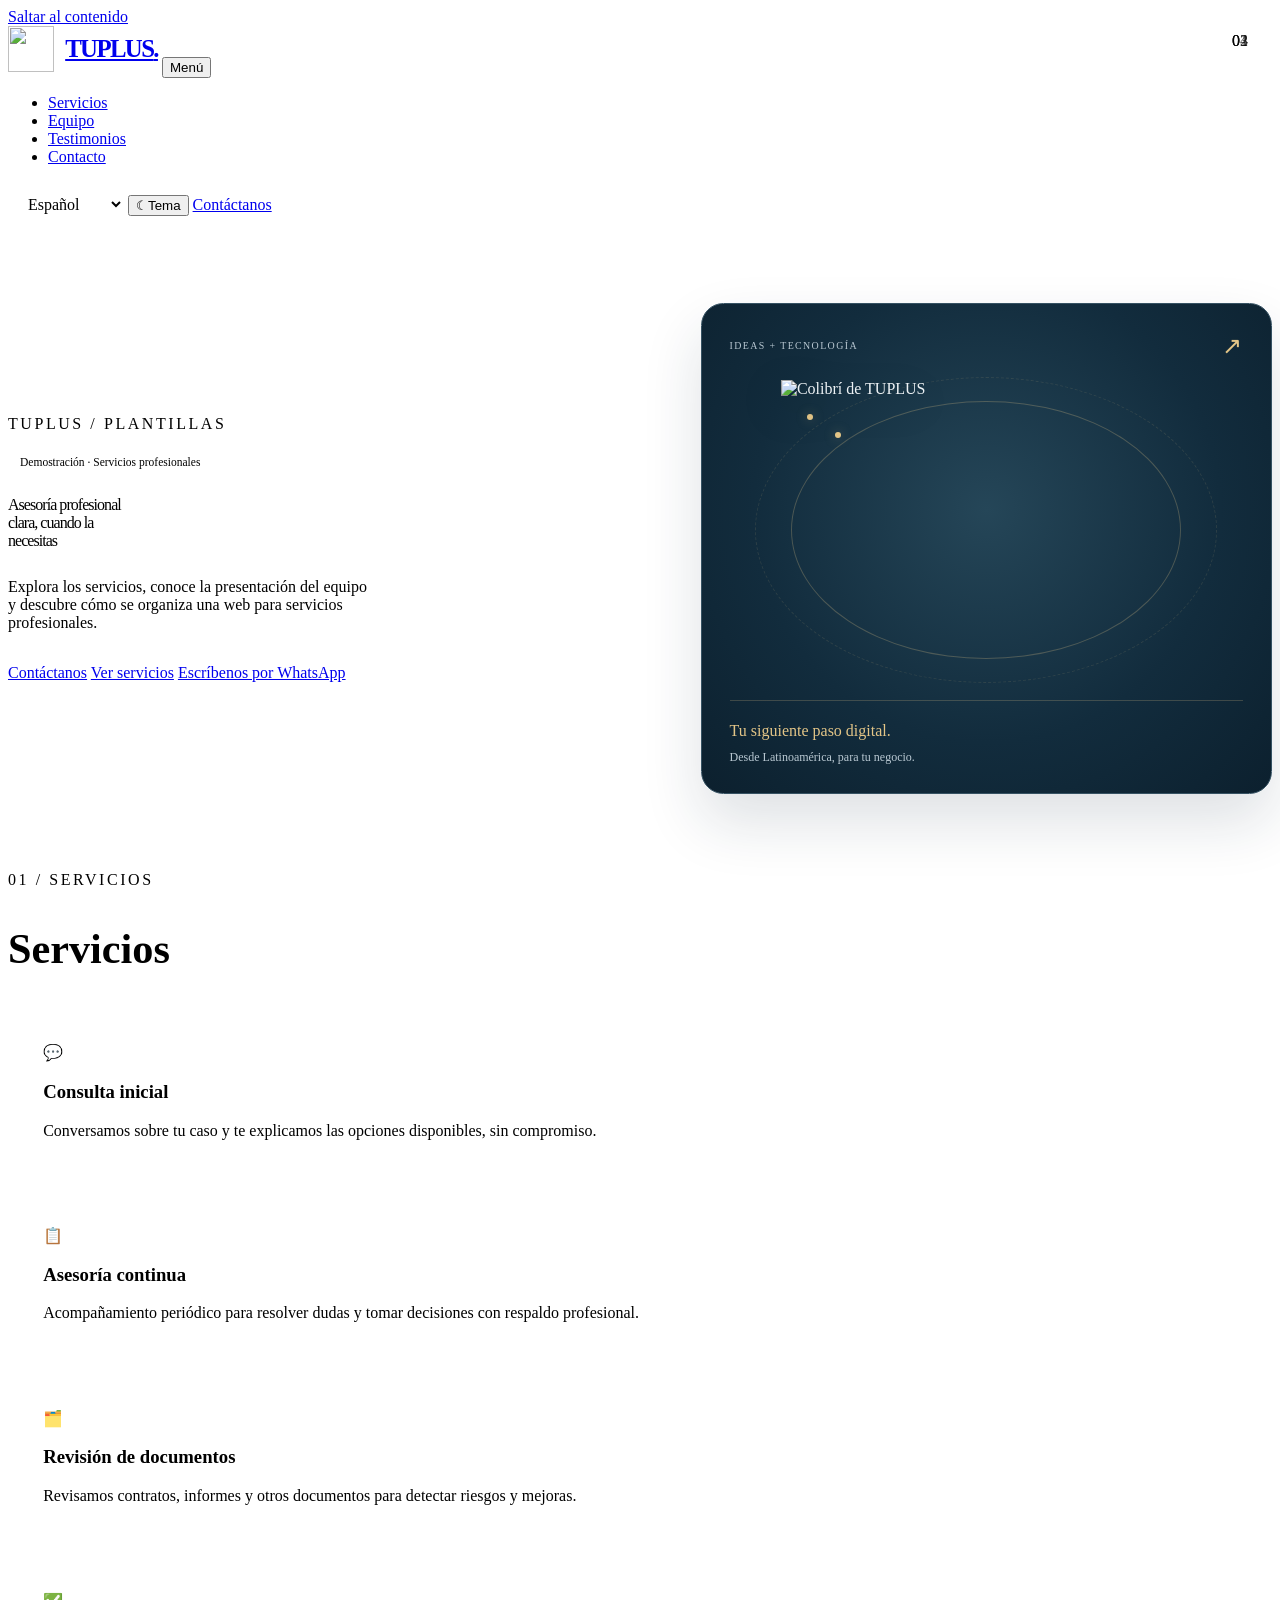
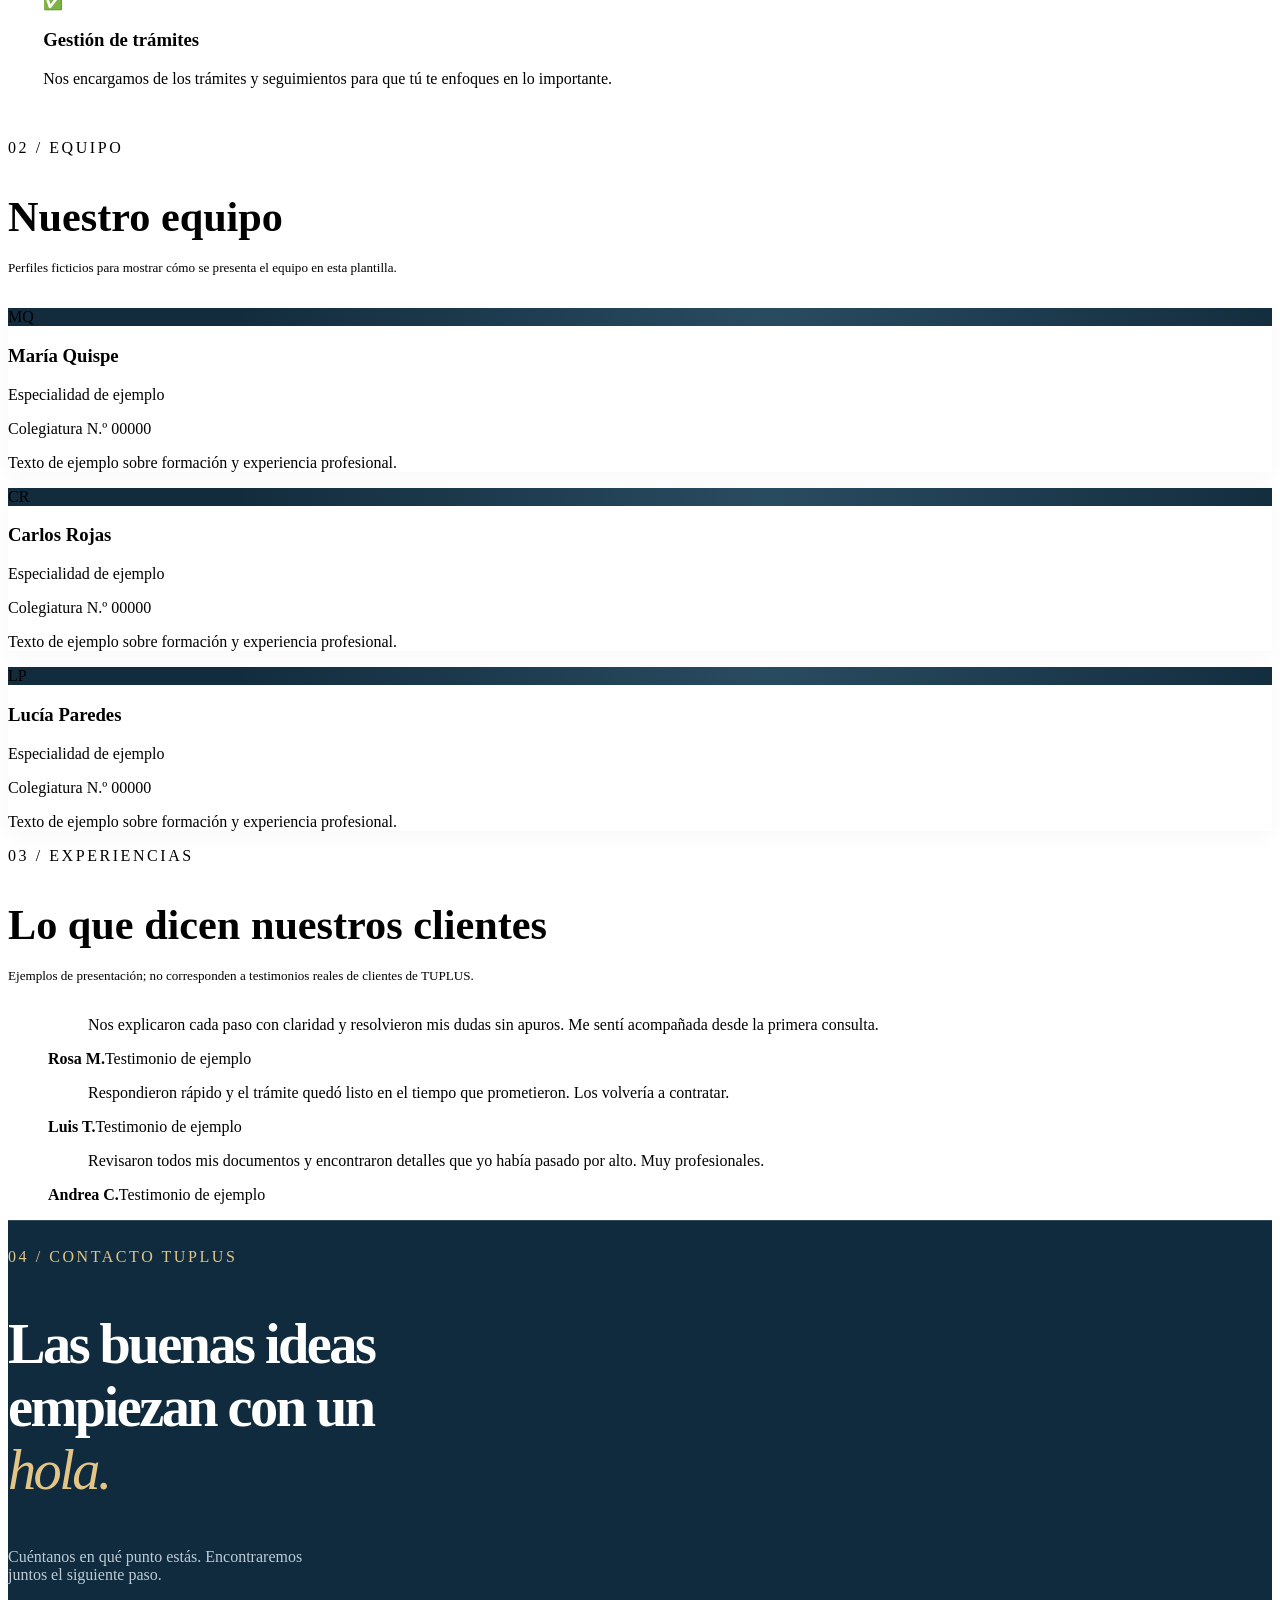
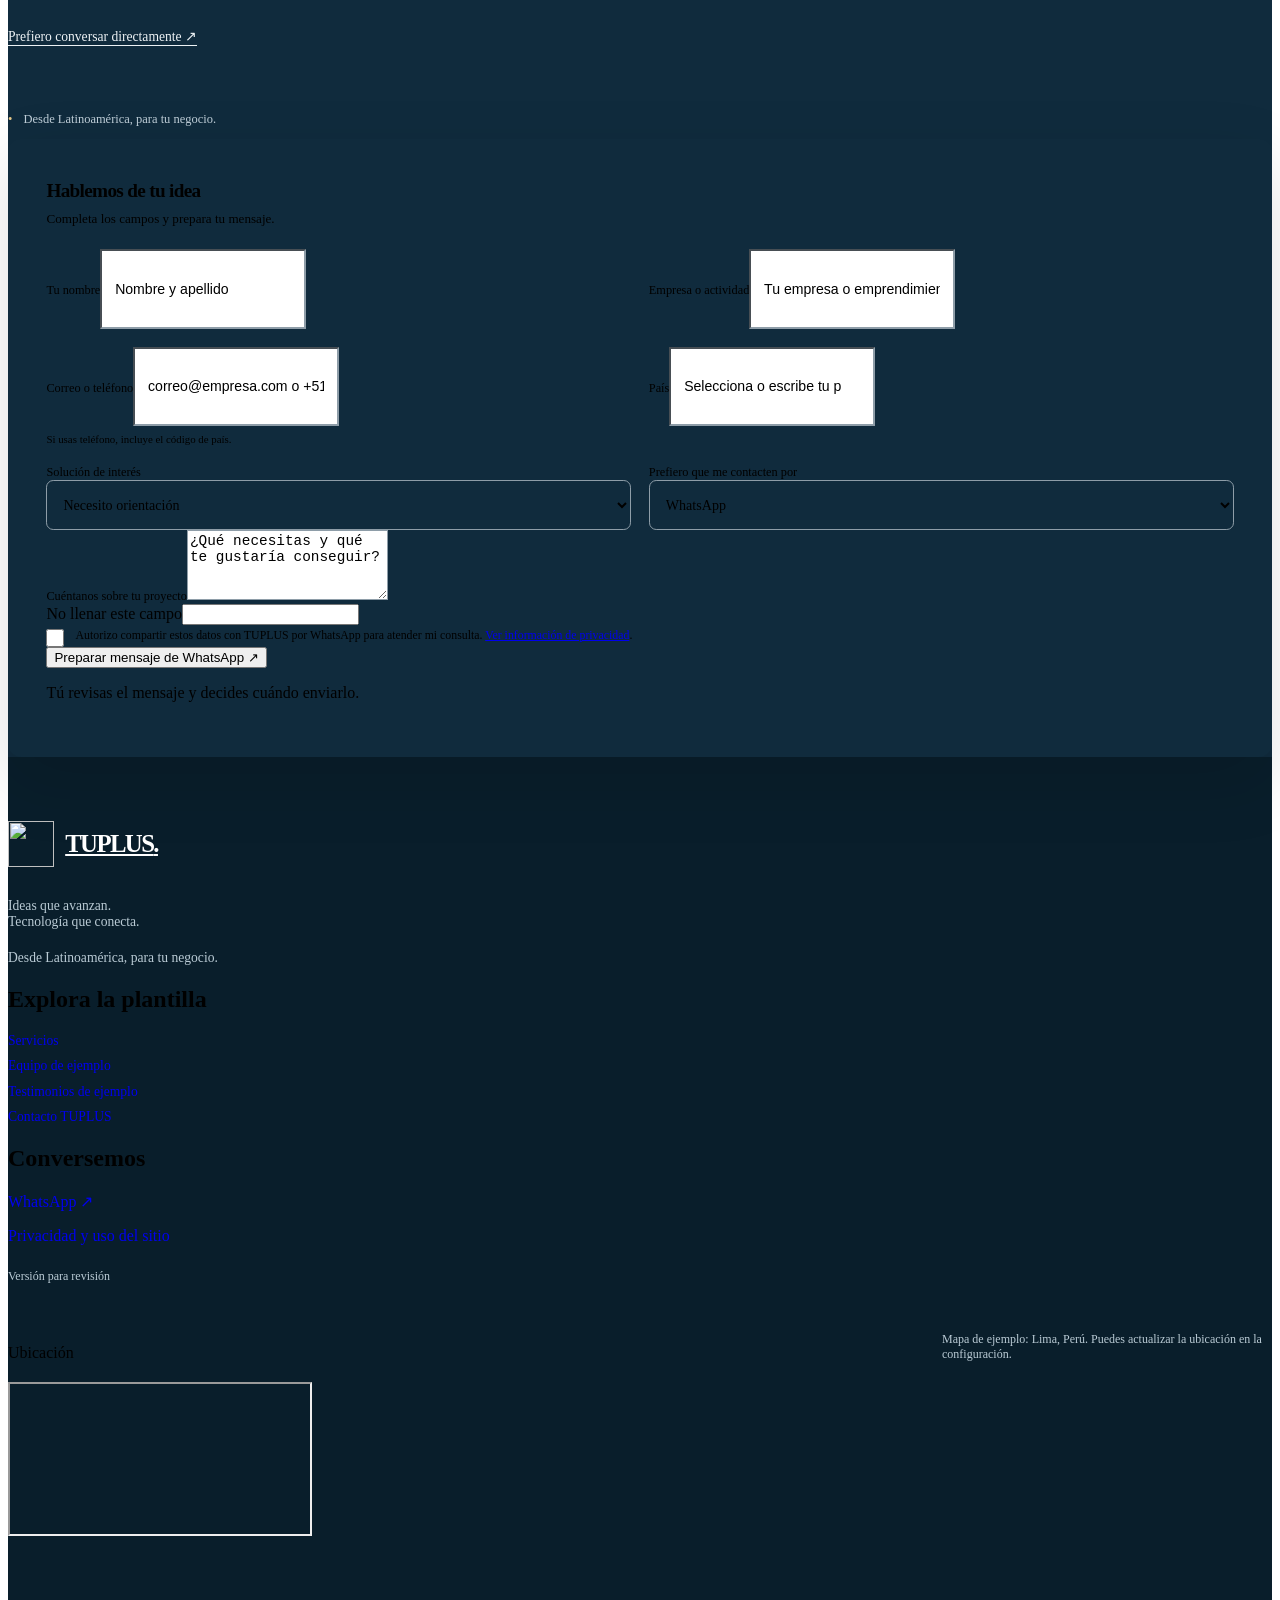
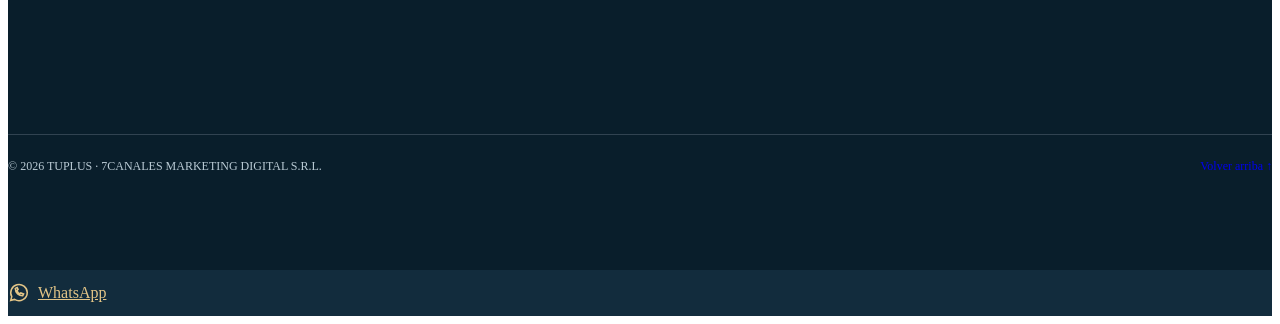
==== tpl-001/index.html @ b3bcb6d1 "refactor: actualizar rutas relativas en privacidad.html y finalizar organizacion" ====
<!DOCTYPE html>
<html lang="es">
<head>
  <meta charset="utf-8">
  <meta name="viewport" content="width=device-width, initial-scale=1, viewport-fit=cover">
  <title>TUPLUS | Plantilla para servicios profesionales</title>
  <meta name="description" content="Plantilla para servicios profesionales">
  <script>try { const t = localStorage.getItem("tpl-tema"); if(t === "dark" || t === "light") document.documentElement.dataset.theme = t; } catch(e) {}</script>
  
  <!-- Icono e imágenes compartidas desde CORE -->
  <link rel="icon" href="../core/assets/colibri.png" type="image/png">
  
  <!-- Hojas de estilo compartidas desde CORE -->
  <link rel="stylesheet" href="../core/CSS/styles.css">
  <link rel="stylesheet" href="../core/CSS/marca.css">
  
  <!-- Hoja de estilo propia de TPL-001 -->
  <link rel="stylesheet" href="CSS/contacto-v3.css">
  
  <!-- Scripts propios de TPL-001 -->
  <script src="JS/data.js" defer></script>
  <script src="JS/main.js" defer></script>
  <script src="JS/contacto.js" defer></script>
  
  <!-- Scripts compartidos desde CORE -->
  <script src="../core/JS/visual.js" defer></script>
  <script src="../core/JS/translations.js" defer></script>
  <script src="../core/JS/i18n.js" defer></script>
</head>
<body>
  <a class="skip-link" href="#contenido">Saltar al contenido</a>

  <!-- ============ HEADER (BL-01) ============ -->
  <header class="site-header">
    <div class="container header-inner">
      <a class="brand" href="#inicio" aria-label="TUPLUS, inicio"><img data-logo src="assets/colibri.png" width="48" height="48" alt=""><span data-site="nombre">TUPLUS</span><span class="brand-dot" aria-hidden="true">.</span></a>

      <button class="nav-toggle" type="button" aria-expanded="false" aria-controls="menu-principal">Menú</button>

      <nav id="menu-principal" class="nav" aria-label="Principal">
        <ul>
          <li><a href="#servicios">Servicios</a></li>
          <li><a href="#equipo">Equipo</a></li>
          <li><a href="#testimonios">Testimonios</a></li>
          <li><a href="#contacto">Contacto</a></li>
        </ul>
      </nav>

      <label class="language-picker" translate="no"><span class="sr-only">Idioma del sitio</span><select id="site-language" aria-label="Idioma del sitio"><option value="es">Español</option><option value="en">English</option><option value="zh">简体中文</option><option value="ru">Русский</option><option value="pt">Português</option><option value="fr">Français</option><option value="ja">日本語</option><option value="de">Deutsch</option></select></label>
      <button class="theme-toggle" type="button" aria-label="Activar tema oscuro" aria-pressed="false" hidden><span class="theme-icon" aria-hidden="true">☾</span><span>Tema</span></button>

      <!-- Botón de contacto siempre visible, también en móvil -->
      <a class="btn btn-primary header-cta" href="#contacto">Contáctanos</a>
    </div>
  </header>

  <main id="contenido" tabindex="-1">

    <!-- ============ HERO (BL-01) ============ -->
    <section id="inicio" class="hero" aria-labelledby="hero-titulo">
      <div class="container hero-inner">
        <div class="hero-copy"><p class="eyebrow">TUPLUS / PLANTILLAS</p>
        <p class="demo-badge">Demostración · Servicios profesionales</p>
        <h1 id="hero-titulo" data-site="titulo">Asesoría profesional clara, cuando la necesitas</h1>
        <p class="hero-texto" data-site="subtitulo">
          Explora los servicios, conoce la presentación del equipo y descubre cómo se organiza una web para servicios profesionales.
        </p>
        <!-- Acciones de la plantilla -->
        <div class="hero-acciones">
          <a class="btn btn-primary" href="#contacto">Contáctanos</a>
          <a class="btn btn-secondary" href="#servicios">Ver servicios</a>
          <a class="btn btn-secondary" href="https://wa.me/51916828870" data-whatsapp target="_blank" rel="noopener">Escríbenos por WhatsApp</a>
        </div>
        </div>
        <figure class="brand-scene">
          <div class="scene-top"><span>IDEAS + TECNOLOGÍA</span><span aria-hidden="true">↗</span></div>
          <div class="logo-orbit"><span class="orbit-ring" aria-hidden="true"></span><span class="orbit-ring orbit-ring-two" aria-hidden="true"></span><img data-logo src="assets/colibri.png" width="320" height="320" alt="Colibrí de TUPLUS"></div>
          <figcaption><span class="scene-caption" data-site="lema">Tu siguiente paso digital.</span><span class="scene-subtitle" data-site="region">Desde Latinoamérica, para tu negocio.</span></figcaption>
        </figure>
      </div>
    </section>

    <!-- ============ SERVICIOS (BL-02) ============ -->
    <section id="servicios" class="section" aria-labelledby="servicios-titulo">
      <div class="container">
        <div class="section-heading"><div><p class="eyebrow">01 / SERVICIOS</p><h2 id="servicios-titulo">Servicios</h2></div></div>
        <div id="lista-servicios" class="grid"></div>
      </div>
    </section>

    <!-- ============ EQUIPO (BL-03) ============ -->
    <section id="equipo" class="section section-alt" aria-labelledby="equipo-titulo">
      <div class="container">
        <div class="section-heading"><div><p class="eyebrow">02 / EQUIPO</p><h2 id="equipo-titulo">Nuestro equipo</h2></div></div>
        <p class="demo-note">Perfiles ficticios para mostrar cómo se presenta el equipo en esta plantilla.</p>
        <div id="lista-equipo" class="grid"></div>
      </div>
    </section>

    <!-- ============ TESTIMONIOS (BL-04) ============ -->
    <section id="testimonios" class="section" aria-labelledby="testimonios-titulo">
      <div class="container">
        <div class="section-heading"><div><p class="eyebrow">03 / EXPERIENCIAS</p><h2 id="testimonios-titulo">Lo que dicen nuestros clientes</h2></div></div>
        <p class="demo-note">Ejemplos de presentación; no corresponden a testimonios reales de clientes de TUPLUS.</p>
        <div id="lista-testimonios" class="grid"></div>
      </div>
    </section>

    <!-- ============ CONTACTO (BL-05) ============ -->
    <section id="contacto" class="section section-alt" aria-labelledby="contacto-titulo">
      <div class="container contact-layout">
        <div class="contact-copy"><p class="eyebrow">04 / CONTACTO TUPLUS</p><h2 id="contacto-titulo"><span>Las buenas ideas empiezan con un</span> <em>hola.</em></h2>
        <p>Cuéntanos en qué punto estás. Encontraremos juntos el siguiente paso.</p>
        <a class="contact-direct" data-whatsapp href="https://wa.me/51916828870" target="_blank" rel="noopener noreferrer">Prefiero conversar directamente ↗</a>
        <p class="contact-region" data-site="region">Desde Latinoamérica, para tu negocio.</p></div>

        <form id="form-contacto" class="form" novalidate>
          <div class="form-heading"><h3>Hablemos de tu idea</h3><p>Completa los campos y prepara tu mensaje.</p></div>
          <div class="field-grid">
            <div class="campo"><label for="campo-nombre">Tu nombre</label><input id="campo-nombre" name="nombre" autocomplete="name" maxlength="80" placeholder="Nombre y apellido" required aria-describedby="error-nombre"><p id="error-nombre" class="error-campo" hidden></p></div>
            <div class="campo"><label for="campo-empresa">Empresa o actividad</label><input id="campo-empresa" name="empresa" autocomplete="organization" maxlength="100" placeholder="Tu empresa o emprendimiento" required aria-describedby="error-empresa"><p id="error-empresa" class="error-campo" hidden></p></div>
            <div class="campo"><label for="campo-contacto">Correo o teléfono</label><input id="campo-contacto" name="contacto" maxlength="120" placeholder="correo@empresa.com o +51…" required aria-describedby="contact-hint error-contacto"><small id="contact-hint">Si usas teléfono, incluye el código de país.</small><p id="error-contacto" class="error-campo" hidden></p></div>
            <div class="campo"><label for="campo-pais">País</label><input id="campo-pais" name="pais" list="paises" autocomplete="country-name" maxlength="60" placeholder="Selecciona o escribe tu país" required aria-describedby="error-pais"><datalist id="paises"></datalist><p id="error-pais" class="error-campo" hidden></p></div>
            <div class="campo"><label for="campo-servicio">Solución de interés</label><select id="campo-servicio" name="servicio"><option value="orientacion">Necesito orientación</option><option value="plantilla">Plantilla para servicios profesionales</option><option value="web">Diseño web</option><option value="commerce">Tiendas virtuales</option><option value="automation">Automatización</option><option value="systems">Sistemas a medida</option><option value="data">Datos y seguridad</option></select></div>
            <div class="campo"><label for="campo-preferencia">Prefiero que me contacten por</label><select id="campo-preferencia" name="preferencia"><option value="whatsapp">WhatsApp</option><option value="correo">Correo electrónico</option><option value="llamada">Llamada</option></select></div>
          </div>
          <div class="campo"><label for="campo-mensaje">Cuéntanos sobre tu proyecto</label><textarea id="campo-mensaje" name="mensaje" rows="4" maxlength="1000" placeholder="¿Qué necesitas y qué te gustaría conseguir?" required aria-describedby="error-mensaje"></textarea><p id="error-mensaje" class="error-campo" hidden></p></div>
          <div class="campo-trampa" aria-hidden="true"><label for="campo-web">No llenar este campo</label><input id="campo-web" name="_gotcha" tabindex="-1" autocomplete="off"></div>
          <label class="consent"><input id="campo-consentimiento" name="consentimiento" type="checkbox" required aria-describedby="error-consentimiento"><span><span>Autorizo compartir estos datos con TUPLUS por WhatsApp para atender mi consulta.</span> <a href="privacidad.html">Ver información de privacidad</a>.</span></label>
          <p id="error-consentimiento" class="error-campo" hidden></p>
          <button class="btn btn-primary" type="submit">Preparar mensaje de WhatsApp ↗</button>
          <p class="form-privacidad">Tú revisas el mensaje y decides cuándo enviarlo.</p>
          <div id="form-estado" class="form-estado" role="status" aria-live="polite" hidden></div>
        </form>
      </div>
    </section>

  </main>

  <!-- ============ FOOTER (BL-07) ============ -->
  <footer class="site-footer">
    <div class="container footer-grid">
      <div class="footer-about">
        <a class="brand" href="#inicio" aria-label="TUPLUS, volver al inicio"><img data-logo src="assets/colibri.png" width="48" height="48" alt=""><span data-site="nombre">TUPLUS</span><span class="brand-dot" aria-hidden="true">.</span></a>
        <p>Ideas que avanzan.<br>Tecnología que conecta.</p>
        <p class="footer-region" data-site="region">Desde Latinoamérica, para tu negocio.</p>
      </div>
      <div><h2 class="footer-titulo">Explora la plantilla</h2><ul class="footer-links"><li><a href="#servicios">Servicios</a></li><li><a href="#equipo">Equipo de ejemplo</a></li><li><a href="#testimonios">Testimonios de ejemplo</a></li><li><a href="#contacto">Contacto TUPLUS</a></li></ul></div>
      <div><h2 class="footer-titulo">Conversemos</h2><p><a data-whatsapp href="https://wa.me/51916828870" target="_blank" rel="noopener noreferrer">WhatsApp ↗</a></p><p><a href="privacidad.html">Privacidad y uso del sitio</a></p><p class="footer-note">Versión para revisión</p><p data-optional="correo" hidden><a data-correo data-site="correo"></a></p><p data-optional="direccion" hidden data-site="direccion"></p><p data-optional="horario" hidden data-site="horario"></p><p id="ruta" hidden><a id="enlace-ruta" href="#" target="_blank" rel="noopener noreferrer">Cómo llegar ↗</a></p></div>
      <div id="bloque-redes" hidden><h2 class="footer-titulo">Síguenos</h2><ul class="redes"><li><a href="#" data-red="facebook">Facebook ↗</a></li><li><a href="#" data-red="instagram">Instagram ↗</a></li><li><a href="#" data-red="linkedin">LinkedIn ↗</a></li><li><a href="#" data-red="tiktok">TikTok ↗</a></li></ul></div>
    </div>
    <section class="container location-block" aria-labelledby="ubicacion-titulo"><div class="location-heading"><h2 id="ubicacion-titulo">Ubicación</h2><p>Mapa de ejemplo: Lima, Perú. Puedes actualizar la ubicación en la configuración.</p></div><div id="contenedor-mapa" class="mapa" hidden></div></section>
    <div class="container footer-bottom"><p>© <span id="anio"></span> <span data-site="nombre">TUPLUS</span> · <span data-site="empresa">7CANALES MARKETING DIGITAL S.R.L.</span></p><a href="#inicio">Volver arriba ↑</a></div>
  </footer>

  <!-- ============ BOTÓN FLOTANTE DE WHATSAPP (BL-06) ============ -->
  <a class="wa-float" href="https://wa.me/51916828870" data-whatsapp target="_blank" rel="noopener" aria-label="Escribir a TUPLUS por WhatsApp"><svg viewBox="0 0 24 24" fill="none" stroke="currentColor" stroke-width="1.7" aria-hidden="true"><path d="M21 11.5A9 9 0 0 1 7.2 19L3 20l1.1-4A9 9 0 1 1 21 11.5Z"/><path d="M8 7c0 5 4 8 8 8l1-2-3-1-1 1c-2-1-3-2-3-4l1-1-1-2Z"/></svg><span>WhatsApp</span></a>
</body>
</html>
---- core/CSS/styles.css ----
/* Compatibilidad. Edita los estilos en CSS/styles.css. */
@import url("CSS/styles.css");
---- core/CSS/marca.css ----
/* Acabado TUPLUS. Mantiene los colores y preferencias del sistema visual base. */
.brand { display: inline-flex; align-items: center; gap: .35rem; flex-shrink: 0; font-size: 1.55rem; font-weight: 850; letter-spacing: -.065em; }
.brand img { width: 46px; height: 46px; object-fit: contain; margin-right: .35rem; }
.brand-dot { color: var(--color-acento); margin-left: -.35rem; }
.header-inner { min-height: 5.5rem; }
.eyebrow { margin: 0 0 1rem; color: var(--color-texto-suave); font: 650 .68rem/1.6 var(--fuente); letter-spacing: .16em; text-transform: uppercase; }
.hero { padding-block: clamp(3rem, 6vw, 6rem); }
.hero-inner { display: grid; grid-template-columns: 1.1fr 1fr; gap: clamp(2rem, 5vw, 5rem); align-items: center; max-width: var(--ancho-max); text-align: left; }
.hero h1 { max-width: 15ch; margin: 1.4rem 0 1.7rem; font: 650 clamp(2.45rem, 4.4vw, 4.3rem)/1.08 var(--fuente); letter-spacing: -.06em; }
.hero h1::before { display: none; }
.hero-texto { margin: 0; max-width: 46ch; font-size: 1rem; }
.hero-acciones { justify-content: flex-start; margin-top: 2rem; }
.hero-acciones [data-whatsapp] { justify-content: flex-start; }
.demo-badge { display: inline-flex; padding: .4rem .75rem; margin: 0; border: 1px solid var(--color-borde); border-radius: 999px; color: var(--color-texto-suave); font-size: .72rem; background: var(--color-fondo); }
.brand-scene { position: relative; margin: 0; overflow: hidden; border-radius: 1.4rem; background: radial-gradient(ellipse at 50% 42%, #254658 0%, #122c3d 58%, #0c202e 100%); color: #edf2f5; border: 1px solid #365263; padding: 1.75rem; box-shadow: 0 28px 60px rgb(18 44 61 / 14%); }
.scene-top { display: flex; justify-content: space-between; align-items: center; font-size: .62rem; letter-spacing: .14em; color: #b9c8d2; }
.scene-top span:last-child { color: #e3c587; font-size: 1.5rem; }
.logo-orbit { position: relative; display: grid; place-items: center; min-height: 340px; isolation: isolate; }
.logo-orbit img { width: 80%; height: auto; max-height: 300px; object-fit: contain; filter: drop-shadow(0 12px 20px rgb(0 0 0 / 20%)); }
.orbit-ring { position: absolute; inset: 12%; border: 1px solid rgb(227 197 135 / 26%); border-radius: 50%; z-index: -1; }
.orbit-ring::after { content: ''; position: absolute; left: 11%; top: 12%; width: 6px; height: 6px; border-radius: 50%; background: #e3c587; box-shadow: 0 0 12px rgb(227 197 135 / 35%); }
.orbit-ring-two { inset: 5%; border-style: dashed; border-color: rgb(227 197 135 / 12%); }
.brand-scene figcaption { padding-top: 1.35rem; border-top: 1px solid rgb(227 197 135 / 22%); }
.scene-caption { display: block; font: 400 clamp(1.4rem, 2.4vw, 2rem)/1.25 var(--fuente-titulos); color: #e3c587; }
.scene-subtitle { display: block; margin-top: .6rem; color: #b9c8d2; font-size: .75rem; }
.section-heading .eyebrow { margin-bottom: .85rem; }
.section-heading h2 { font-size: clamp(2rem, 3.3vw, 3rem); }
.demo-note { color: var(--color-texto-suave); font-size: .82rem; margin: -1rem 0 2rem; max-width: 74ch; }
#lista-servicios { counter-reset: service; }
#lista-servicios .card { counter-increment: service; overflow: hidden; padding: 2.2rem; border-radius: 1rem; }
#lista-servicios .card::before { content: counter(service, decimal-leading-zero); position: absolute; top: 2rem; right: 2rem; font: 400 1.5rem var(--fuente-titulos); color: var(--color-texto-suave); opacity: .65; }
#lista-servicios .card-icono { border-radius: 50%; background: var(--color-fondo-alt); width: 3.5rem; height: 3.5rem; }
.card-equipo { box-shadow: 0 6px 22px rgb(18 44 61 / 3%); }
.foto-iniciales { background: radial-gradient(circle at 60% 15%, #294b60, #122c3d 70%); }
.card-testimonio { border: 1px solid var(--color-borde); border-top: 3px solid var(--color-acento); }

/* Contacto: panel de marca y formulario legible en ambos temas. */
#contacto { background: #102b3d; position: relative; border-top: 1px solid #314b5d; }
.contact-layout { gap: clamp(2rem, 6vw, 6rem); grid-template-columns: 1fr 1.15fr; align-items: center; }
.contact-copy { align-self: start; padding-top: 1.7rem; }
.contact-copy .eyebrow { color: #e3c587; }
.contact-copy h2 { color: #ffffff; max-width: 12ch; font-size: clamp(2.5rem, 4.5vw, 4.2rem); line-height: 1.12; }
.contact-copy h2::before { display: none; }
.contact-copy p { color: #bdccd6; font-size: 1rem; max-width: 39ch; }
.contact-direct { display: flex; align-items: center; justify-content: space-between; gap: 1rem; border: 1px solid #426071; border-radius: .8rem; padding: 1.3rem; margin: 2rem 0 1.25rem; max-width: 25rem; background: #18394d; color: #cbd7df; text-decoration: none; font-size: .82rem; transition: border-color .25s, transform .25s; }
.contact-direct strong { display: block; color: #e3c587; font-size: clamp(1.15rem, 2vw, 1.55rem); font-weight: 650; margin-top: .2rem; }
.contact-direct > span:last-child { color: #e3c587; font-size: 1.65rem; }
.contact-direct:hover { border-color: #e3c587; }
.contact-direct:focus-visible { outline-color: #e3c587; }
.contact-copy .contact-region { font-size: .78rem; }
.form { padding: clamp(1.4rem, 3vw, 2.8rem); border: 1px solid var(--color-borde); box-shadow: 0 24px 70px rgb(0 0 0 / 12%); gap: 1.35rem; border-radius: 1.25rem; }
.form-heading { border-bottom: 1px solid var(--color-borde); padding-bottom: 1.15rem; margin-bottom: .25rem; }
.form-heading h3 { margin: 0 0 .4rem; font-size: 1.2rem; line-height: 1.4; letter-spacing: -.035em; }
.form-heading p { font-size: .82rem; color: var(--color-texto-suave); margin: 0; }
.campo input, .campo textarea { border-color: #8e9da8; }
[data-theme='dark'] .campo input, [data-theme='dark'] .campo textarea { border-color: #6b8291; }
.campo input:hover, .campo textarea:hover { border-color: var(--color-primario); }
.campo [aria-invalid='true'] { border-color: var(--color-error); }
.consent { display: flex; align-items: flex-start; gap: .7rem; color: var(--color-texto-suave); font-size: .77rem; line-height: 1.7; cursor: pointer; }
.consent input { appearance: auto; flex: 0 0 18px; width: 18px; height: 18px; margin: .25rem 0 0; accent-color: var(--color-boton); }
.prepared-link { display: block; margin-top: .6rem; padding-block: .5rem; font-size: .9rem; }
.form-estado { font-size: .88rem; }
.site-footer { padding-block: 4rem 6rem; background: #091e2b; }
.footer-grid { grid-template-columns: 1.3fr 1fr 1fr; gap: 2.5rem; }
.footer-about .brand { margin-bottom: 1.1rem; }
.site-footer .brand { color: #ffffff; }
.footer-about p { color: #bacbd5; font-size: .85rem; }
.footer-region { padding-top: .4rem; }
.footer-links { list-style: none; padding: 0; margin: 0; font-size: .85rem; }
.footer-links li { margin-bottom: .6rem; }
.site-footer a:not(.brand) { text-decoration: none; }
.site-footer a:not(.brand):hover { text-decoration: underline; color: #e3c587; }
.footer-bottom { display: flex; justify-content: space-between; gap: 1.5rem; flex-wrap: wrap; margin-top: 3rem; padding-top: 1.5rem; border-top: 1px solid #314351; font-size: .75rem; color: #bacbd5; }
.footer-bottom p { margin: 0; max-width: none; }
.wa-float { display: flex; align-items: center; gap: .5rem; min-height: 46px; background: #122c3d; color: #e3c587; border-color: #c8a354; }
.wa-float svg { width: 22px; height: 22px; }
@media (prefers-reduced-motion: no-preference) {
  .logo-orbit img { animation: logo-drift 7s ease-in-out infinite; }
  .orbit-ring { animation: orbit-turn 36s linear infinite; }
  .orbit-ring-two { animation-direction: reverse; animation-duration: 52s; }
  .brand-scene { animation: scene-enter .8s .15s both; }
  @keyframes logo-drift { 0%, 100% { transform: translateY(0); } 50% { transform: translateY(-9px); } }
  @keyframes orbit-turn { to { transform: rotate(360deg); } }
  @keyframes scene-enter { from { opacity: 0; transform: translateY(18px); } to { opacity: 1; transform: none; } }
}
@media (max-width: 63.99em) {
  .hero-inner { gap: 2rem; }
  .hero h1 { font-size: clamp(2.35rem, 5vw, 3.5rem); }
  .brand-scene { padding: 1.3rem; }
  .logo-orbit { min-height: 265px; }
  .contact-layout { grid-template-columns: 1fr 1.2fr; gap: 2rem; }
}
@media (max-width: 47.99em) {
  :root { --alto-header: 7rem; }
  .header-inner { min-height: 7rem; }
  .brand { flex-basis: 100%; justify-content: flex-start; font-size: 1.25rem; padding: 0; }
  .brand img { width: 34px; height: 34px; }
  .hero { padding-block: 2.5rem 3rem; }
  .hero-inner { grid-template-columns: 1fr; gap: 2rem; }
  .hero h1 { max-width: 18ch; font-size: clamp(2.3rem, 8vw, 3.4rem); }
  .hero-acciones [data-whatsapp] { justify-content: center; }
  .brand-scene { max-width: 31rem; width: 100%; margin-inline: auto; }
  .logo-orbit { min-height: 220px; }
  .logo-orbit img { max-height: 215px; }
  .scene-caption { font-size: 1.65rem; }
  .contact-layout { grid-template-columns: 1fr; gap: 2rem; }
  .contact-copy { padding-top: 0; }
  .contact-copy h2 { max-width: 14ch; }
  .contact-direct { max-width: none; }
  .footer-grid { grid-template-columns: 1fr; gap: 2rem; }
  #lista-servicios .card { padding: 1.7rem; }
}
@media print {
  .logo-orbit img, .orbit-ring, .brand-scene { animation: none !important; }
  .contact-copy h2, .contact-copy p { color: #182e40; }
  #contacto { background: white; }
}
---- tpl-001/CSS/contacto-v3.css ----
.sr-only { position:absolute; width:1px; height:1px; padding:0; margin:-1px; overflow:hidden; clip-path:inset(50%); white-space:nowrap; border:0; }
.language-picker { flex-shrink:0; }
.language-picker select { max-width:8rem; min-height:44px; padding:.65rem 1rem; font:500 .8rem var(--fuente); color:var(--color-texto); background:var(--color-fondo); border:1px solid var(--color-borde); border-radius:999px; cursor:pointer; }
.header-inner { gap:1rem; }
.nav ul { gap:1rem; }
.contact-layout { align-items:start; grid-template-columns:1fr 1.15fr; gap:clamp(2rem,5vw,5rem); }
.contact-copy h2 { font-family:var(--fuente); font-weight:650; font-size:clamp(2.5rem,4.4vw,4rem); letter-spacing:-.045em; max-width:14ch; }
.contact-copy h2 em { font-family:Georgia,serif; color:#e3c587; font-weight:400; }
.contact-copy .contact-direct { display:inline-block; margin:1.2rem 0 2.5rem; padding:.5rem 0; border:0; border-radius:0; background:none; color:#edf2f5; text-decoration:underline; text-underline-offset:.3em; font-size:.85rem; }
.contact-copy .contact-region { margin-top:1.2rem; }
.contact-copy .contact-region::before { content:'•'; color:#e3c587; padding-right:.7rem; }
.form { opacity:1 !important; translate:none !important; padding:clamp(1.4rem,3vw,2.5rem); border-radius:.85rem; }
.field-grid { display:grid; grid-template-columns:repeat(2,minmax(0,1fr)); gap:1.1rem; }
.campo { min-width:0; }
.campo select { width:100%; min-height:50px; padding:.8rem .75rem; border:1px solid #8e9da8; border-radius:.45rem; color:var(--color-texto); background:var(--color-fondo-alt); font:inherit; font-size:.88rem; }
.campo input { min-height:50px; font-size:.88rem; padding:.8rem .8rem; }
.campo textarea { font-size:.9rem; }
.campo input::placeholder, .campo textarea::placeholder { color:var(--color-texto-suave); opacity:1; }
.campo small { display:block; margin-top:.4rem; font-size:.68rem; color:var(--color-texto-suave); }
.campo label { font-size:.77rem; }
.consent { font-size:.74rem; }
.consent span { min-width:0; }
.form-estado p { margin:.5rem 0; }
.form-estado .prepared-link { color:var(--color-boton-texto); }
.location-block { margin-top:3rem; }
.location-heading { display:flex; justify-content:space-between; align-items:end; gap:1.5rem; }
.location-heading h2 { font:600 1.2rem var(--fuente); letter-spacing:0; margin:0; }
.location-heading p { font-size:.75rem; color:#bacbd5; margin:0; max-width:55ch; }
.location-block .mapa { margin-top:1.25rem; height:19rem; }
.footer-note { color:#bacbd5; font-size:.75rem; margin-top:1.5rem; }
.privacy-content { max-width:60rem; padding-block:4rem; }
.privacy-content h1 { font-size:clamp(2.4rem,5vw,4rem); }
.privacy-content h2 { margin-top:2.3rem; font-size:1.65rem; }
.privacy-content p { max-width:none; color:var(--color-texto-suave); }
.privacy-content .btn { margin-top:1.5rem; }
/* Los bloques siempre son legibles; el movimiento se aplica al entrar, sin ocultarlos antes. */
.reveal { opacity:1 !important; translate:none !important; }
@media (prefers-reduced-motion:no-preference) {
  .reveal.is-visible { animation:section-arrive .6s var(--reveal-delay,0ms) backwards; }
  @keyframes section-arrive { from { transform:translateY(12px); } to { transform:translateY(0); } }
}
@media (max-width:74.99em) {
  .nav-toggle { display:block; order:4; }
  .nav { display:none; position:absolute; top:100%; left:0; right:0; padding:.5rem var(--espacio) 1rem; background:var(--color-fondo); border-bottom:1px solid var(--color-borde); max-height:calc(100dvh - var(--alto-header)); overflow-y:auto; }
  .nav.is-open { display:block; }
  .nav ul { flex-direction:column; gap:0; }
  .nav a { padding:.8rem .5rem; }
  .nav a::after { display:none; }
}
@media (max-width:63.99em) {
  .field-grid { grid-template-columns:1fr; }
}
@media (max-width:47.99em) {
  .header-inner { gap:.45rem .5rem; }
  .brand { flex-basis:auto; margin-right:auto; }
  .language-picker { order:0; }
  .language-picker select { max-width:7rem; min-height:40px; padding:.5rem .6rem; }
  .header-cta { flex-basis:calc(100% - 10rem); margin-right:auto; }
  .theme-toggle { order:2; }
  .nav-toggle { order:3; }
  .contact-layout { grid-template-columns:1fr; }
  .contact-copy h2 { max-width:18ch; }
  .campo input,.campo select,.campo textarea { font-size:1rem; }
  .location-heading { display:block; }
  .location-heading p { margin-top:.7rem; }
  .location-block .mapa { height:16rem; }
}
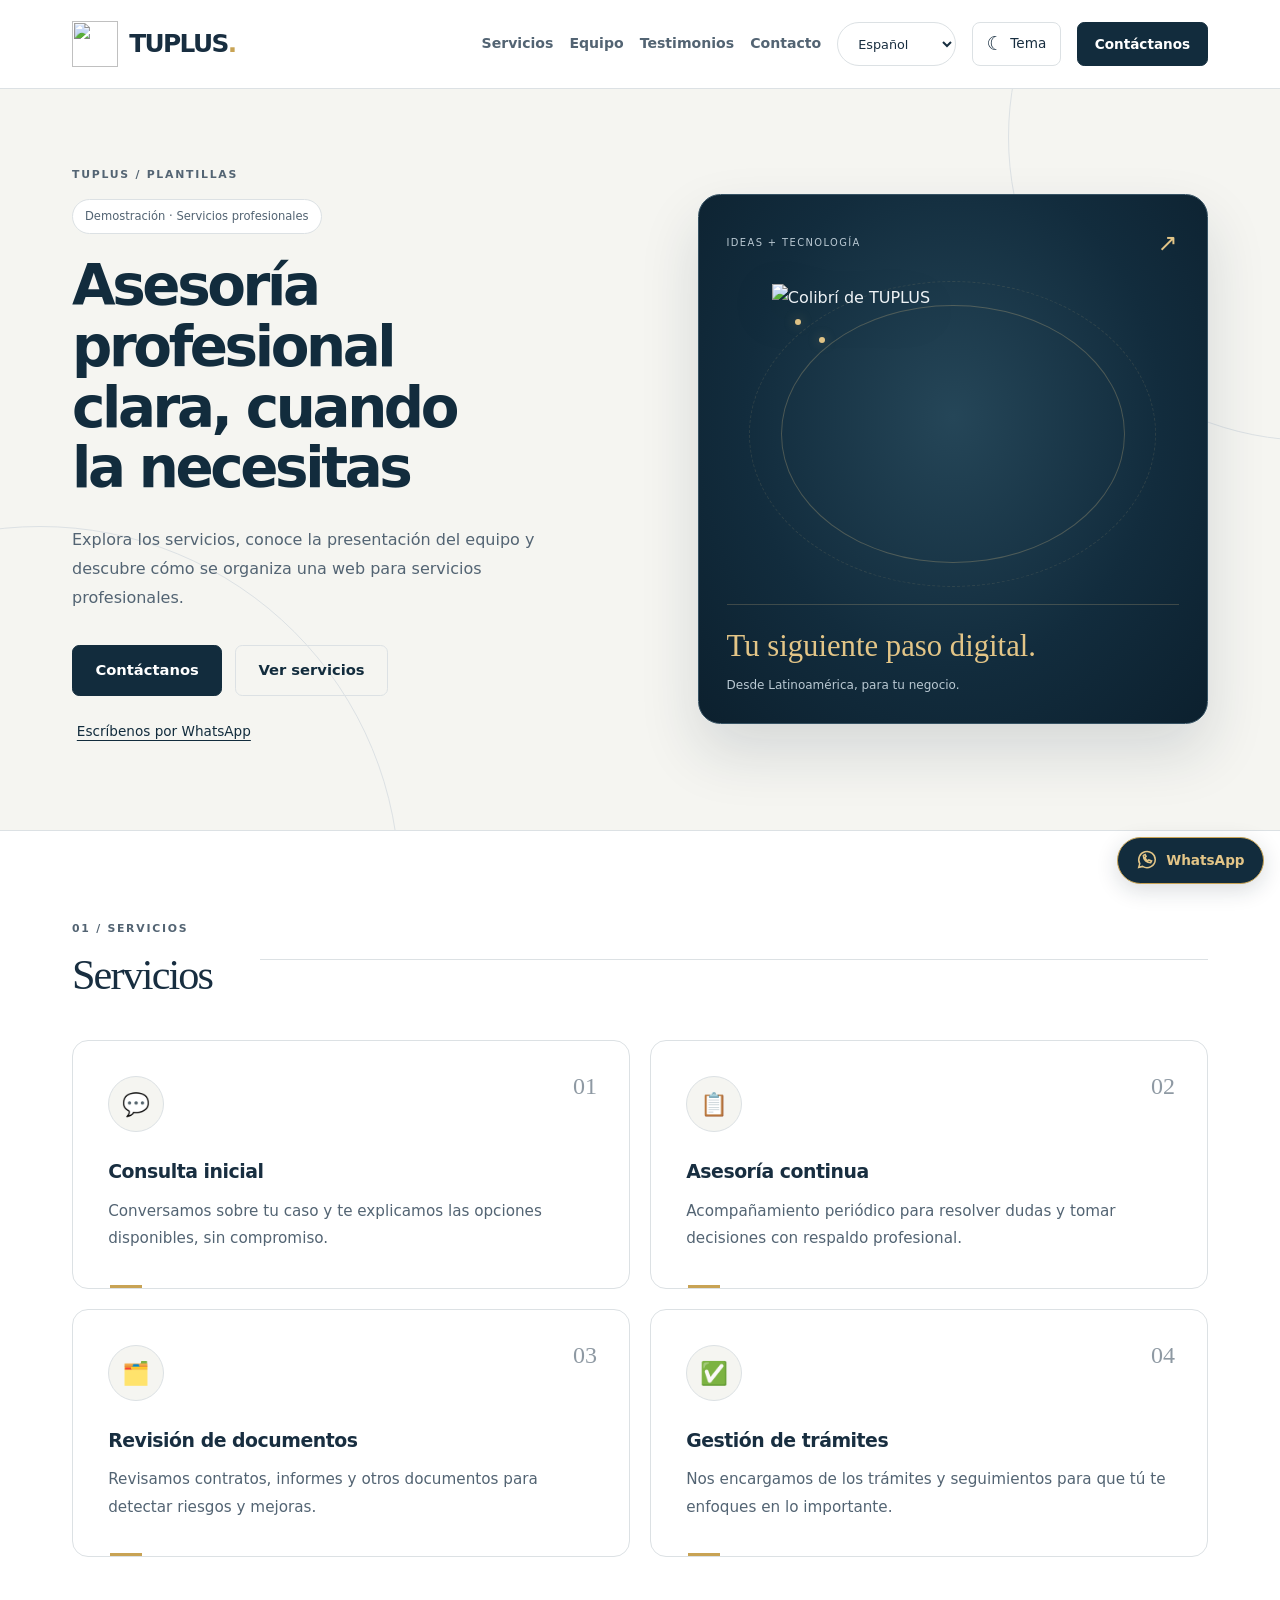
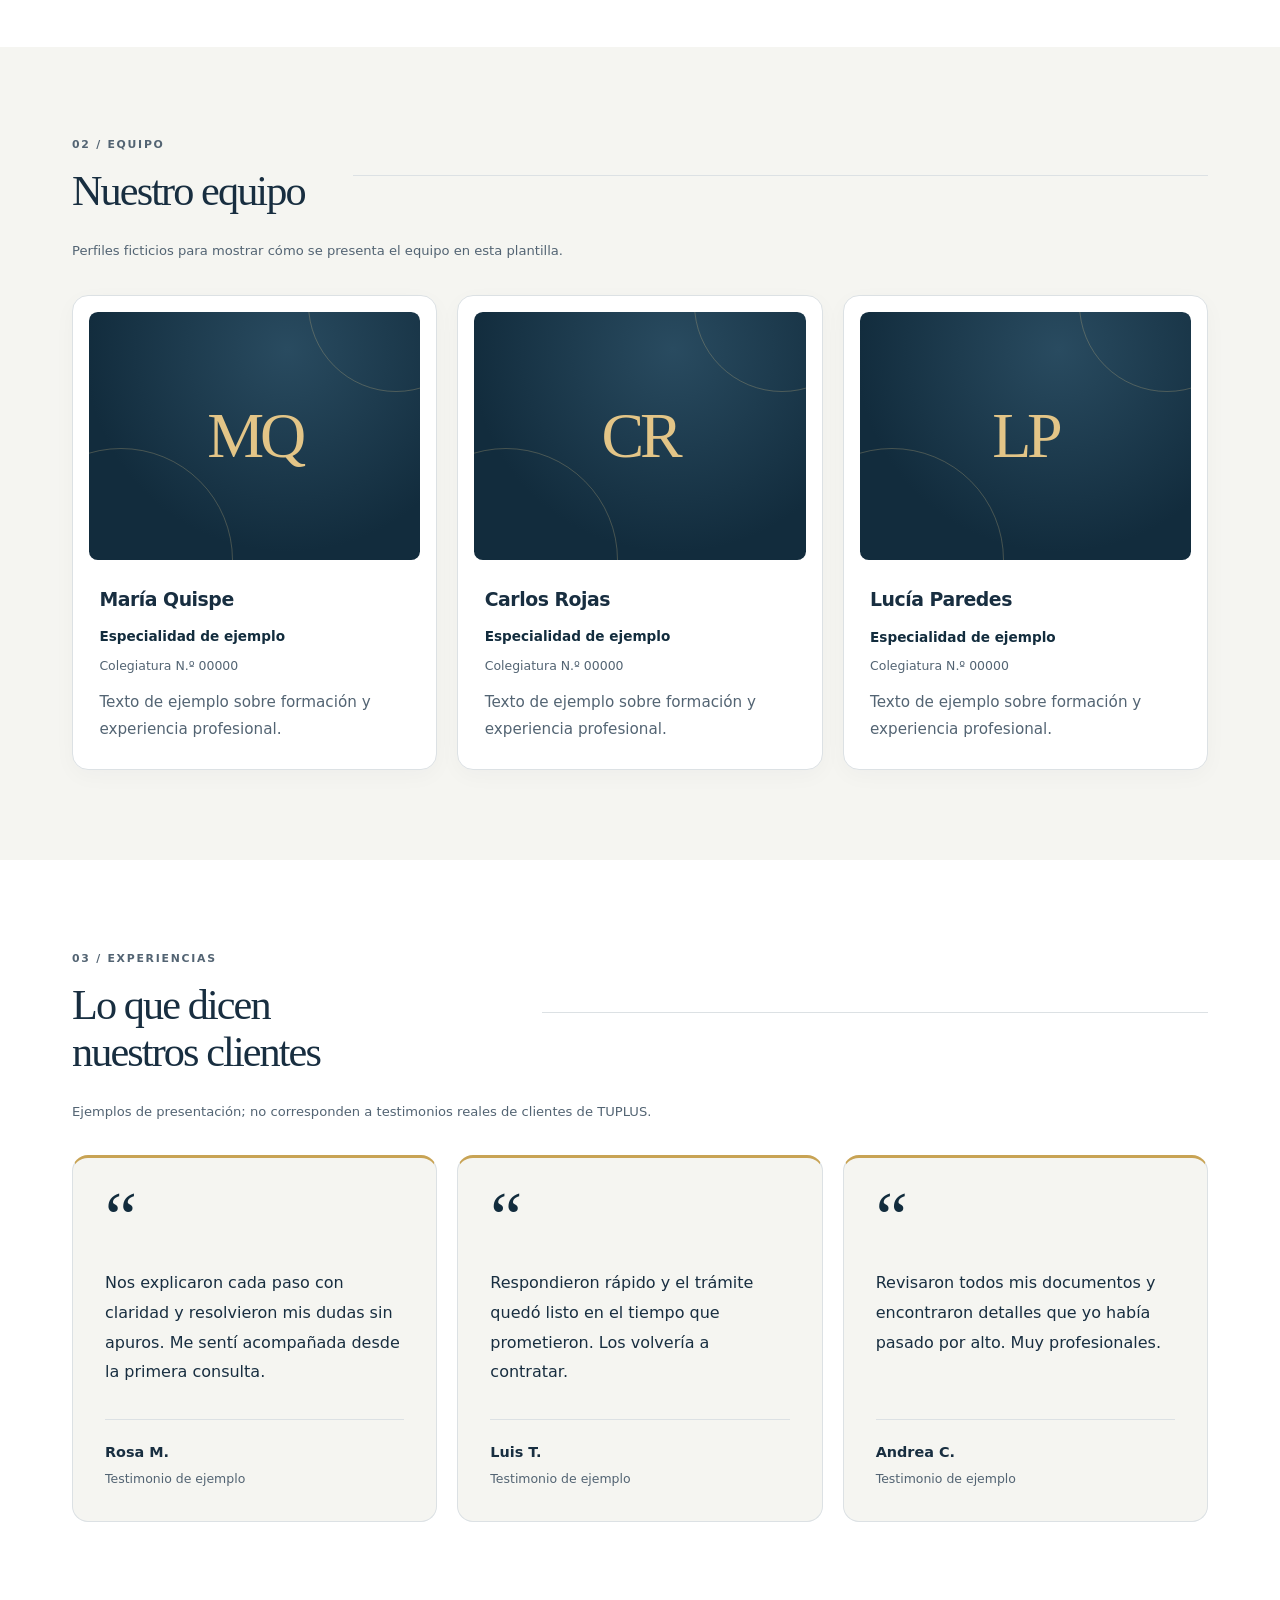
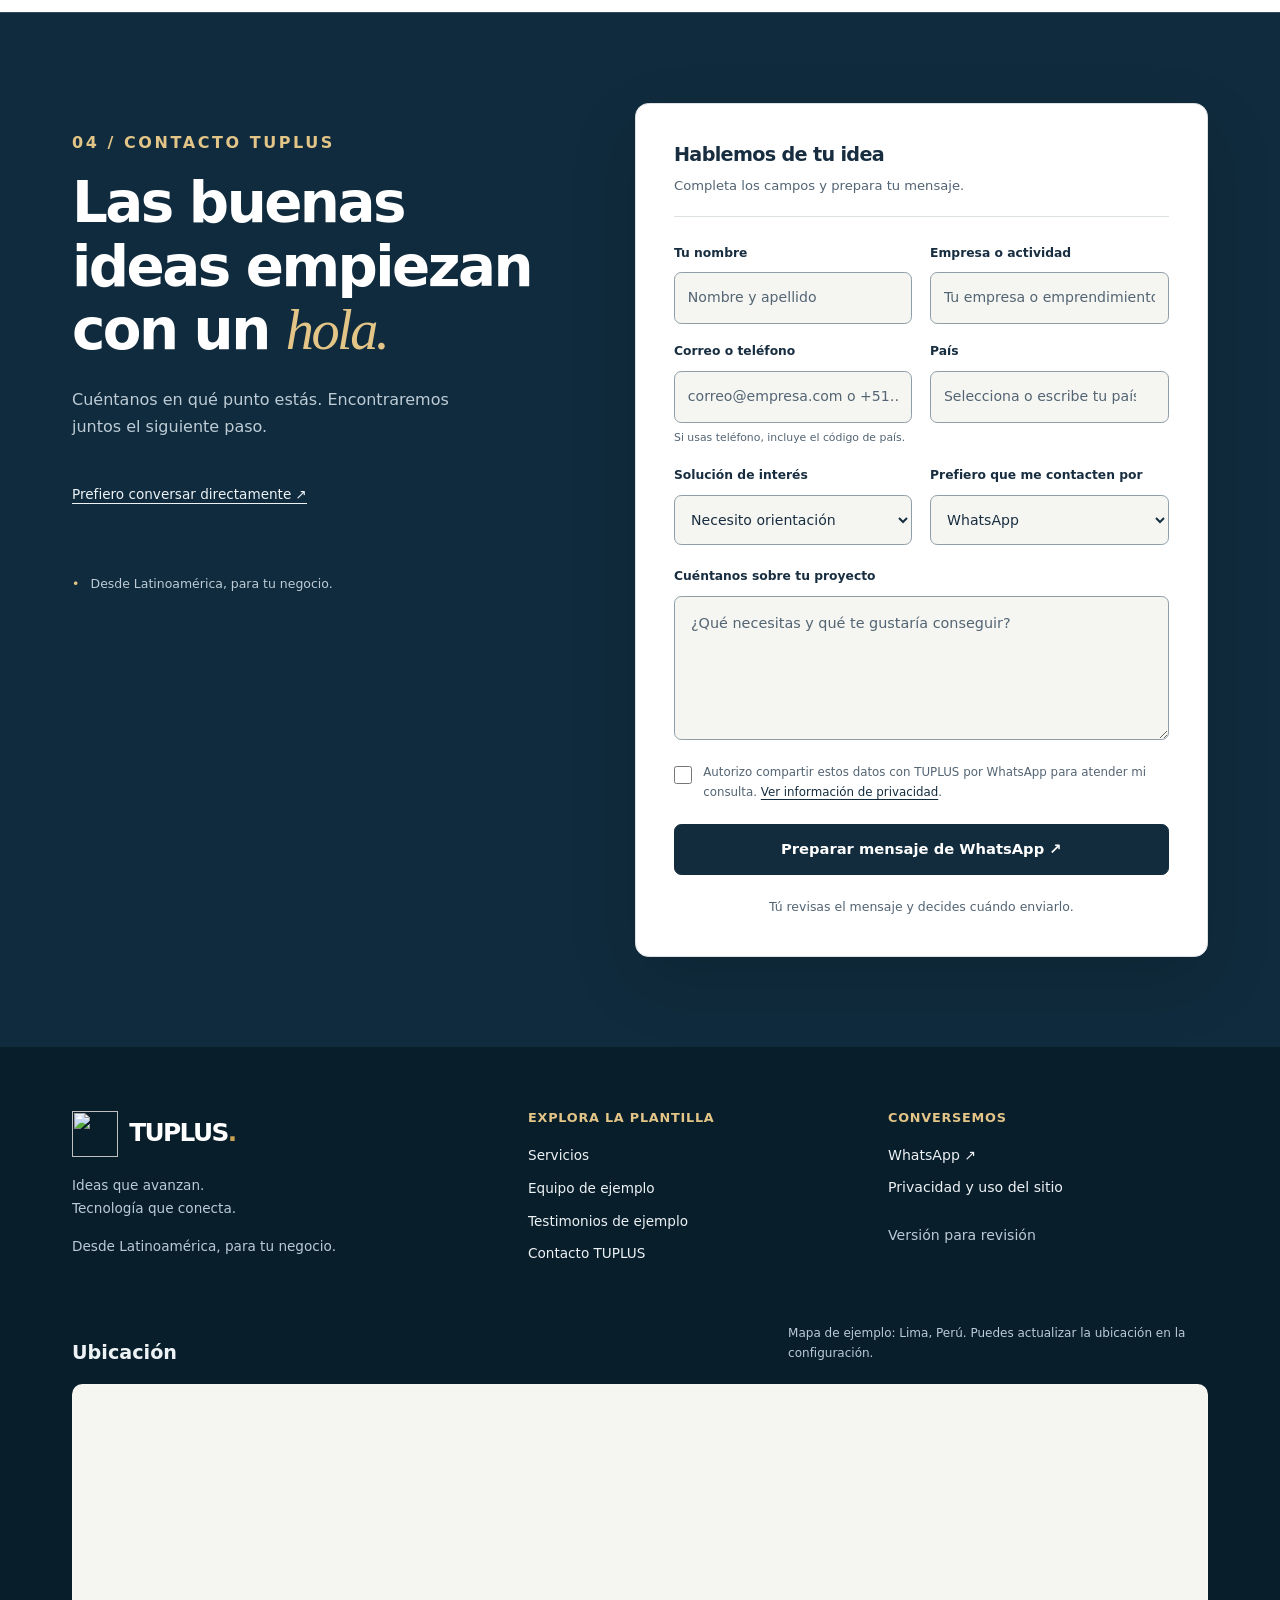
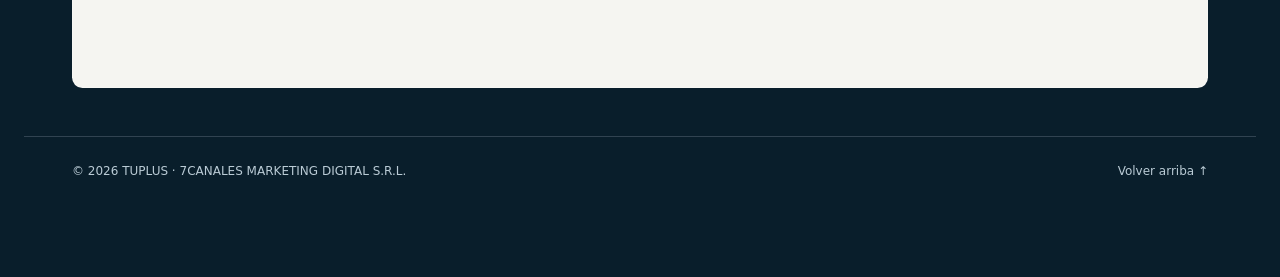
==== commit c76e89cd: "Refactor: migrar componentes a /core y estructurar tpl-001" ====
--- a/tpl-001/index.html
+++ b/tpl-001/index.html
@@ -6,26 +6,17 @@
   <title>TUPLUS | Plantilla para servicios profesionales</title>
   <meta name="description" content="Plantilla para servicios profesionales">
   <script>try { const t = localStorage.getItem("tpl-tema"); if(t === "dark" || t === "light") document.documentElement.dataset.theme = t; } catch(e) {}</script>
-  
-  <!-- Icono e imágenes compartidas desde CORE -->
   <link rel="icon" href="../core/assets/colibri.png" type="image/png">
-  
-  <!-- Hojas de estilo compartidas desde CORE -->
   <link rel="stylesheet" href="../core/CSS/styles.css">
   <link rel="stylesheet" href="../core/CSS/marca.css">
-  
-  <!-- Hoja de estilo propia de TPL-001 -->
   <link rel="stylesheet" href="CSS/contacto-v3.css">
-  
-  <!-- Scripts propios de TPL-001 -->
+  <!-- data.js va ANTES de main.js: main.js lee el objeto SITE -->
   <script src="JS/data.js" defer></script>
   <script src="JS/main.js" defer></script>
   <script src="JS/contacto.js" defer></script>
-  
-  <!-- Scripts compartidos desde CORE -->
-  <script src="../core/JS/visual.js" defer></script>
-  <script src="../core/JS/translations.js" defer></script>
-  <script src="../core/JS/i18n.js" defer></script>
+  <script src="/core/JS/visual.js" defer></script>
+  <script src="/core/JS/translations.js" defer></script>
+  <script src="/core/JS/i18n.js" defer></script>
 </head>
 <body>
   <a class="skip-link" href="#contenido">Saltar al contenido</a>
@@ -33,7 +24,7 @@
   <!-- ============ HEADER (BL-01) ============ -->
   <header class="site-header">
     <div class="container header-inner">
-      <a class="brand" href="#inicio" aria-label="TUPLUS, inicio"><img data-logo src="assets/colibri.png" width="48" height="48" alt=""><span data-site="nombre">TUPLUS</span><span class="brand-dot" aria-hidden="true">.</span></a>
+      <a class="brand" href="#inicio" aria-label="TUPLUS, inicio"><img data-logo src="../core/assets/colibri.png" width="48" height="48" alt=""><span data-site="nombre">TUPLUS</span><span class="brand-dot" aria-hidden="true">.</span></a>
 
       <button class="nav-toggle" type="button" aria-expanded="false" aria-controls="menu-principal">Menú</button>
 
@@ -74,7 +65,7 @@
         </div>
         <figure class="brand-scene">
           <div class="scene-top"><span>IDEAS + TECNOLOGÍA</span><span aria-hidden="true">↗</span></div>
-          <div class="logo-orbit"><span class="orbit-ring" aria-hidden="true"></span><span class="orbit-ring orbit-ring-two" aria-hidden="true"></span><img data-logo src="assets/colibri.png" width="320" height="320" alt="Colibrí de TUPLUS"></div>
+          <div class="logo-orbit"><span class="orbit-ring" aria-hidden="true"></span><span class="orbit-ring orbit-ring-two" aria-hidden="true"></span><img data-logo src="../core/assets/colibri.png" width="320" height="320" alt="Colibrí de TUPLUS"></div>
           <figcaption><span class="scene-caption" data-site="lema">Tu siguiente paso digital.</span><span class="scene-subtitle" data-site="region">Desde Latinoamérica, para tu negocio.</span></figcaption>
         </figure>
       </div>
@@ -141,7 +132,7 @@
   <footer class="site-footer">
     <div class="container footer-grid">
       <div class="footer-about">
-        <a class="brand" href="#inicio" aria-label="TUPLUS, volver al inicio"><img data-logo src="assets/colibri.png" width="48" height="48" alt=""><span data-site="nombre">TUPLUS</span><span class="brand-dot" aria-hidden="true">.</span></a>
+        <a class="brand" href="#inicio" aria-label="TUPLUS, volver al inicio"><img data-logo src="../core/assets/colibri.png" width="48" height="48" alt=""><span data-site="nombre">TUPLUS</span><span class="brand-dot" aria-hidden="true">.</span></a>
         <p>Ideas que avanzan.<br>Tecnología que conecta.</p>
         <p class="footer-region" data-site="region">Desde Latinoamérica, para tu negocio.</p>
       </div>
--- a/core/CSS/styles.css
+++ b/core/CSS/styles.css
@@ -1,2 +1,221 @@
-/* Compatibilidad. Edita los estilos en CSS/styles.css. */
-@import url("CSS/styles.css");
+/* TPL-001 · Identidad visual configurable: marino, dorado y fondos claros. */
+:root {
+  color-scheme: light;
+  --color-texto: #182e40;
+  --color-texto-suave: #536473;
+  --color-fondo: #ffffff;
+  --color-fondo-alt: #f5f5f1;
+  --color-primario: #122c3d;
+  --color-primario-hover: #22475d;
+  --color-acento: #c8a354;
+  --color-borde: #dce1e4;
+  --color-whatsapp: #166b45;
+  --color-error: #b3261e;
+  --color-exito: #1e7a4a;
+  --color-boton: #122c3d;
+  --color-boton-texto: #ffffff;
+  --color-footer: #122c3d;
+  --fuente: 'Segoe UI', system-ui, -apple-system, Roboto, Arial, sans-serif;
+  --fuente-titulos: Georgia, 'Times New Roman', serif;
+  --texto-base: 1rem;
+  --texto-h1: clamp(2.5rem, 5.4vw, 5rem);
+  --texto-h2: clamp(2rem, 3.5vw, 3.4rem);
+  --espacio: clamp(1.15rem, 4vw, 3rem);
+  --radio: 1rem;
+  --ancho-max: 77rem;
+  --alto-header: 5.5rem;
+  --sombra: 0 16px 44px rgb(20 35 50 / 7%);
+}
+:root[data-theme='dark'] {
+  color-scheme: dark;
+  --color-texto: #edf2f5;
+  --color-texto-suave: #b9c8d2;
+  --color-fondo: #102635;
+  --color-fondo-alt: #0c1e2b;
+  --color-primario: #e3c587;
+  --color-primario-hover: #f0d9ab;
+  --color-acento: #c8a354;
+  --color-borde: #304857;
+  --color-boton: #e3c587;
+  --color-boton-texto: #122c3d;
+  --color-error: #ffb6b0;
+  --color-exito: #9ad9b3;
+  --color-footer: #081923;
+  --sombra: 0 16px 44px rgb(0 0 0 / 16%);
+}
+*, *::before, *::after { box-sizing: border-box; }
+[hidden] { display: none !important; }
+html { scroll-padding-top: calc(var(--alto-header) + 1rem); }
+body { margin: 0; color: var(--color-texto); background: var(--color-fondo); font: var(--texto-base)/1.7 var(--fuente); }
+img { max-width: 100%; height: auto; }
+button, input, textarea { font: inherit; }
+a { color: var(--color-primario); text-underline-offset: .25em; }
+button, a, input, textarea { -webkit-tap-highlight-color: transparent; }
+::selection { background: #e3c587; color: #122c3d; }
+:focus-visible { outline: 3px solid var(--color-primario); outline-offset: 5px; }
+h1, h2 { font-family: var(--fuente-titulos); font-weight: 400; line-height: 1.12; letter-spacing: -.045em; margin: 0 0 1.5rem; text-wrap: balance; overflow-wrap: anywhere; }
+h1 { font-size: var(--texto-h1); }
+h2 { font-size: var(--texto-h2); }
+p { margin: 0 0 1rem; max-width: 65ch; }
+.container { width: 100%; max-width: var(--ancho-max); margin-inline: auto; padding-inline: var(--espacio); }
+.skip-link { position: fixed; top: 1rem; left: 1rem; z-index: 100; transform: translateY(-180%); padding: .8rem 1rem; background: var(--color-boton); color: var(--color-boton-texto); border-radius: .5rem; }
+.skip-link:focus { transform: none; }
+
+/* Navegación y controles */
+.site-header { position: sticky; top: 0; z-index: 50; background: var(--color-fondo); border-bottom: 1px solid var(--color-borde); padding-top: env(safe-area-inset-top, 0px); }
+.header-inner { min-height: var(--alto-header); display: flex; gap: 1.2rem; align-items: center; }
+.brand { margin-right: auto; max-width: 16rem; min-width: 0; color: var(--color-texto); font-size: 1.12rem; font-weight: 750; line-height: 1.25; text-decoration: none; letter-spacing: -.025em; overflow-wrap: anywhere; }
+.nav ul { display: flex; gap: 1.4rem; margin: 0; padding: 0; list-style: none; }
+.nav a { position: relative; display: block; padding: .8rem 0; color: var(--color-texto-suave); font-size: .88rem; font-weight: 600; text-decoration: none; }
+.nav a::after { content: ''; position: absolute; bottom: .5rem; left: 0; width: 100%; height: 2px; background: var(--color-acento); transform: scaleX(0); transform-origin: left; transition: transform .25s; }
+.nav a:hover::after, .nav a:focus-visible::after { transform: scaleX(1); }
+.nav-toggle, .theme-toggle { min-height: 44px; padding: .5rem .85rem; border: 1px solid var(--color-borde); border-radius: .5rem; background: var(--color-fondo); color: var(--color-texto); cursor: pointer; font-size: .85rem; }
+.nav-toggle { display: none; }
+.theme-toggle { display: inline-flex; align-items: center; justify-content: center; gap: .4rem; flex-shrink: 0; }
+.theme-icon { font-size: 1.2rem; line-height: 1; }
+.btn { display: inline-flex; align-items: center; justify-content: center; gap: .8rem; min-height: 50px; padding: .85rem 1.4rem; border: 1px solid var(--color-boton); border-radius: .45rem; font: 650 .92rem/1.5 var(--fuente); text-align: center; text-decoration: none; cursor: pointer; transition: transform .25s, box-shadow .25s, background .25s, border-color .25s; }
+.btn-primary { background: var(--color-boton); color: var(--color-boton-texto); }
+.btn-primary:hover { background: var(--color-primario-hover); border-color: var(--color-primario-hover); box-shadow: 0 6px 20px rgb(20 35 50 / 14%); }
+.btn-secondary { background: transparent; color: var(--color-primario); border-color: var(--color-borde); }
+.btn-secondary:hover { background: var(--color-fondo); border-color: var(--color-primario); }
+.header-cta { flex-shrink: 0; min-height: 44px; padding: .65rem 1.05rem; font-size: .85rem; }
+
+/* Portada: misma información, mayor jerarquía y espacio de lectura. */
+.hero { position: relative; isolation: isolate; overflow: hidden; padding-block: clamp(4rem, 8vw, 7rem); background: var(--color-fondo-alt); border-bottom: 1px solid var(--color-borde); }
+.hero::before, .hero::after { content: ''; position: absolute; z-index: -1; pointer-events: none; border: 1px solid var(--color-borde); border-radius: 50%; width: 38rem; height: 38rem; }
+.hero::before { top: -16rem; right: -21rem; }
+.hero::after { bottom: -26rem; left: -20rem; width: 45rem; height: 45rem; }
+.hero-inner { max-width: 68rem; text-align: center; }
+.hero h1 { max-width: 18ch; margin-inline: auto; color: var(--color-primario); }
+.hero h1::before { content: ''; display: block; width: 3rem; height: 3px; background: var(--color-acento); margin: 0 auto 2rem; }
+.hero-texto { max-width: 56ch; margin: 0 auto; font-size: clamp(1rem, 1.8vw, 1.12rem); color: var(--color-texto-suave); line-height: 1.8; }
+.hero-acciones { display: flex; gap: .8rem; justify-content: center; flex-wrap: wrap; margin-top: 2.25rem; }
+.hero-acciones [data-whatsapp] { flex-basis: 100%; border: 0; min-height: 44px; padding: .3rem; background: transparent; text-decoration: underline; text-underline-offset: .3em; font-size: .85rem; font-weight: 500; }
+
+/* Ritmo de secciones y tarjetas */
+.section { padding-block: clamp(3.5rem, 7vw, 6.5rem); }
+.section-alt { background: var(--color-fondo-alt); }
+.section-heading { display: flex; align-items: center; gap: 3rem; margin-bottom: 2.6rem; }
+.section-heading h2 { max-width: 20ch; margin: 0; }
+.section-heading::after { content: ''; flex: 1; height: 1px; background: var(--color-borde); }
+.grid { display: grid; grid-template-columns: repeat(3, minmax(0, 1fr)); gap: 1.25rem; }
+.grid > * { min-width: 0; }
+#lista-servicios { grid-template-columns: repeat(2, minmax(0, 1fr)); }
+.card { position: relative; padding: 2rem; background: var(--color-fondo); border: 1px solid var(--color-borde); border-radius: var(--radio); overflow-wrap: anywhere; transition: transform .3s, box-shadow .3s, border-color .3s; }
+#lista-servicios .card { padding: 2.3rem; border-radius: .5rem; }
+#lista-servicios .card::after { content: ''; position: absolute; left: 2.3rem; bottom: 0; width: 2rem; height: 3px; background: var(--color-acento); transition: width .3s; }
+.card-icono { display: inline-flex; align-items: center; justify-content: center; width: 3.1rem; height: 3.1rem; margin-bottom: 1.7rem; background: var(--color-fondo-alt); border: 1px solid var(--color-borde); border-radius: .75rem; font-size: 1.4rem; }
+.card-titulo { margin: 0 0 .8rem; font-size: 1.18rem; line-height: 1.35; letter-spacing: -.025em; }
+.card-texto { margin: 0; color: var(--color-texto-suave); font-size: .95rem; line-height: 1.8; }
+.card-equipo { padding: 1rem 1rem 1.6rem; }
+.card-equipo > :not(.foto-equipo) { margin-inline: .65rem; }
+.foto-equipo { display: block; width: 100%; aspect-ratio: 4/3; object-fit: cover; object-position: center top; border-radius: .55rem; margin-bottom: 1.7rem; }
+.foto-iniciales { display: flex; position: relative; align-items: center; justify-content: center; overflow: hidden; background: #122c3d; color: #e3c587; font: 400 4rem/1 var(--fuente-titulos); letter-spacing: -.065em; }
+.foto-iniciales::before, .foto-iniciales::after { content: ''; position: absolute; width: 11rem; height: 11rem; border: 1px solid rgb(227 197 135 / 25%); border-radius: 50%; }
+.foto-iniciales::before { right: -4rem; top: -6rem; }
+.foto-iniciales::after { left: -5rem; bottom: -7rem; width: 14rem; height: 14rem; }
+.card-especialidad { margin: 0 0 .4rem; font-size: .85rem; color: var(--color-primario); font-weight: 650; }
+.card-meta { margin: 0 0 .8rem; font-size: .78rem; color: var(--color-texto-suave); }
+.card-testimonio { margin: 0; display: flex; flex-direction: column; background: var(--color-fondo-alt); border-color: transparent; }
+.card-testimonio::before { content: '“'; color: var(--color-primario); font: 4.5rem/.8 var(--fuente-titulos); margin-bottom: 1.3rem; }
+.testimonio-texto { margin: 0 0 2rem; }
+.testimonio-texto p { margin: 0; font-size: 1rem; line-height: 1.85; }
+.testimonio-autor { display: flex; flex-direction: column; gap: .25rem; margin-top: auto; border-top: 1px solid var(--color-borde); padding-top: 1.25rem; }
+.testimonio-autor strong { font-size: .9rem; }
+.testimonio-detalle { color: var(--color-texto-suave); font-size: .78rem; }
+
+/* Contacto */
+.contact-layout { display: grid; grid-template-columns: .85fr 1.15fr; gap: clamp(2rem, 6vw, 6rem); align-items: start; }
+.contact-copy { padding-top: 1rem; }
+.contact-copy h2::before { content: ''; display: block; width: 2.5rem; height: 3px; background: var(--color-acento); margin-bottom: 1.7rem; }
+.contact-copy p { color: var(--color-texto-suave); max-width: 32ch; }
+.form { display: grid; gap: 1.3rem; padding: clamp(1.25rem, 3vw, 2.6rem); background: var(--color-fondo); border: 1px solid var(--color-borde); border-radius: var(--radio); box-shadow: var(--sombra); min-width: 0; }
+.campo label { display: block; margin-bottom: .55rem; font-size: .87rem; font-weight: 650; }
+.campo input, .campo textarea { width: 100%; display: block; min-height: 48px; padding: .85rem 1rem; border: 1px solid var(--color-borde); border-radius: .45rem; background: var(--color-fondo-alt); color: var(--color-texto); font-size: 1rem; transition: border-color .2s, box-shadow .2s; }
+.campo textarea { resize: vertical; min-height: 9rem; }
+.campo input:focus, .campo textarea:focus { border-color: var(--color-primario); box-shadow: 0 0 0 3px var(--color-fondo-alt); }
+.campo [aria-invalid='true'] { border: 2px solid var(--color-error); }
+.error-campo { margin: .4rem 0 0; color: var(--color-error); font-size: .85rem; }
+.form .btn { width: 100%; }
+.form .btn:disabled { opacity: .6; cursor: not-allowed; transform: none; }
+.form-privacidad { margin: 0; color: var(--color-texto-suave); font-size: .78rem; text-align: center; }
+.form-estado { padding: .85rem 1rem; border: 1px solid; border-radius: .45rem; background: var(--color-fondo); overflow-wrap: anywhere; }
+.form-estado-exito { color: var(--color-exito); }
+.form-estado-error { color: var(--color-error); }
+.form-estado-procesando { color: var(--color-texto); }
+.btn[aria-busy="true"] { opacity: .7; cursor: wait; }
+.form-estado a { color: inherit; font-weight: 600; }
+.campo-trampa { position: absolute; left: -9999px; width: 1px; height: 1px; overflow: hidden; }
+
+/* Pie y contacto flotante */
+.site-footer { background: var(--color-footer); color: #edf2f5; padding-block: 3.8rem 5.5rem; }
+.site-footer a { color: inherit; }
+.site-footer :focus-visible { outline-color: #e3c587; }
+.footer-grid { display: grid; grid-template-columns: 1fr 1.4fr .6fr; gap: 2rem; }
+.footer-titulo { font-family: var(--fuente); font-size: .8rem; font-weight: 650; letter-spacing: .06em; text-transform: uppercase; margin-bottom: 1.2rem; color: #e3c587; }
+.footer-grid p, .redes { font-size: .88rem; overflow-wrap: anywhere; }
+.footer-grid p { margin-bottom: .5rem; }
+.redes { list-style: none; margin: 0; padding: 0; }
+.redes li { margin-bottom: .7rem; }
+.mapa { height: 17rem; margin-top: 2.5rem; border: 1px solid rgb(255 255 255 / 20%); border-radius: .65rem; overflow: hidden; background: var(--color-fondo-alt); }
+.mapa iframe { display: block; width: 100%; height: 100%; border: 0; }
+.footer-copy { margin-top: 2rem; margin-bottom: 0; font-size: .8rem; }
+.wa-float { position: fixed; right: 1rem; bottom: calc(1rem + env(safe-area-inset-bottom, 0px)); z-index: 45; padding: .7rem 1.15rem; border: 1px solid rgb(255 255 255 / 20%); border-radius: 999px; background: var(--color-whatsapp); color: white; font-size: .85rem; font-weight: 650; text-decoration: none; box-shadow: 0 6px 22px rgb(20 35 50 / 16%); transition: transform .25s, box-shadow .25s; }
+.pendiente { padding: .6rem .9rem; font-size: .85rem; border: 1px dashed var(--color-borde); border-radius: .4rem; }
+
+@media (hover: hover) and (prefers-reduced-motion: no-preference) {
+  .card:hover { transform: translateY(-5px); box-shadow: var(--sombra); border-color: var(--color-acento); }
+  #lista-servicios .card:hover::after { width: 4rem; }
+  .btn:hover, .wa-float:hover { transform: translateY(-2px); }
+}
+@media (prefers-reduced-motion: no-preference) {
+  html { scroll-behavior: smooth; }
+  .hero h1 { animation: enter .75s both; }
+  .hero-texto { animation: enter .75s .1s both; }
+  .hero-acciones { animation: enter .75s .2s both; }
+  .reveal { opacity: 0; translate: 0 20px; transition: opacity .65s, translate .65s, transform .3s, box-shadow .3s, border-color .3s; transition-delay: var(--reveal-delay, 0ms), var(--reveal-delay, 0ms), 0ms, 0ms, 0ms; }
+  .reveal.is-visible, .reveal:focus-within { opacity: 1; translate: 0 0; }
+  @keyframes enter { from { opacity: 0; transform: translateY(16px); } to { opacity: 1; transform: none; } }
+}
+@media (max-width: 63.99em) {
+  .header-inner { gap: .8rem; }
+  .nav-toggle { display: block; order: 3; }
+  .nav { display: none; position: absolute; top: 100%; left: 0; right: 0; padding: .5rem var(--espacio) 1rem; border-bottom: 1px solid var(--color-borde); background: var(--color-fondo); box-shadow: var(--sombra); max-height: calc(100dvh - var(--alto-header)); overflow-y: auto; }
+  .nav.is-open { display: block; }
+  .nav ul { flex-direction: column; gap: 0; }
+  .nav a { padding: .85rem .5rem; }
+  .nav a::after { display: none; }
+  .grid { grid-template-columns: repeat(2, minmax(0, 1fr)); }
+  .contact-layout { grid-template-columns: 1fr 1.2fr; gap: 2rem; }
+}
+@media (max-width: 47.99em) {
+  :root { --alto-header: 6.5rem; }
+  .header-inner { flex-wrap: wrap; gap: .45rem .6rem; padding-block: .65rem; }
+  .brand { flex-basis: 100%; max-width: none; padding-bottom: .3rem; font-size: 1rem; }
+  .header-cta { margin-right: auto; min-height: 40px; padding: .45rem .9rem; order: 1; }
+  .theme-toggle { order: 2; }
+  .nav-toggle, .theme-toggle { min-height: 40px; padding: .4rem .7rem; font-size: .85rem; }
+  .hero { padding-block: 3.5rem; }
+  .hero-acciones { gap: .65rem; }
+  .hero-acciones .btn { flex: 1 1 9rem; padding-inline: .9rem; }
+  .hero-acciones [data-whatsapp] { flex-basis: 100%; }
+  .section-heading { margin-bottom: 1.8rem; gap: 1.5rem; }
+  .grid, #lista-servicios { grid-template-columns: 1fr; }
+  .card, #lista-servicios .card { padding: 1.6rem; }
+  .card-equipo { padding: 1rem 1rem 1.5rem; }
+  .foto-equipo { aspect-ratio: 16/10; }
+  .contact-layout, .footer-grid { grid-template-columns: 1fr; gap: 2rem; }
+  .contact-copy { padding-top: 0; }
+  .contact-copy p { max-width: none; }
+  .mapa { height: 14rem; }
+}
+@media (prefers-reduced-motion: reduce) {
+  *, *::before, *::after { animation: none !important; transition: none !important; scroll-behavior: auto !important; }
+  .reveal { opacity: 1; translate: none; }
+}
+@media print {
+  .site-header { position: static; }
+  .wa-float, .nav-toggle, .theme-toggle { display: none; }
+  .reveal { opacity: 1; translate: none; }
+  .section { padding-block: 1.5rem; }
+}
